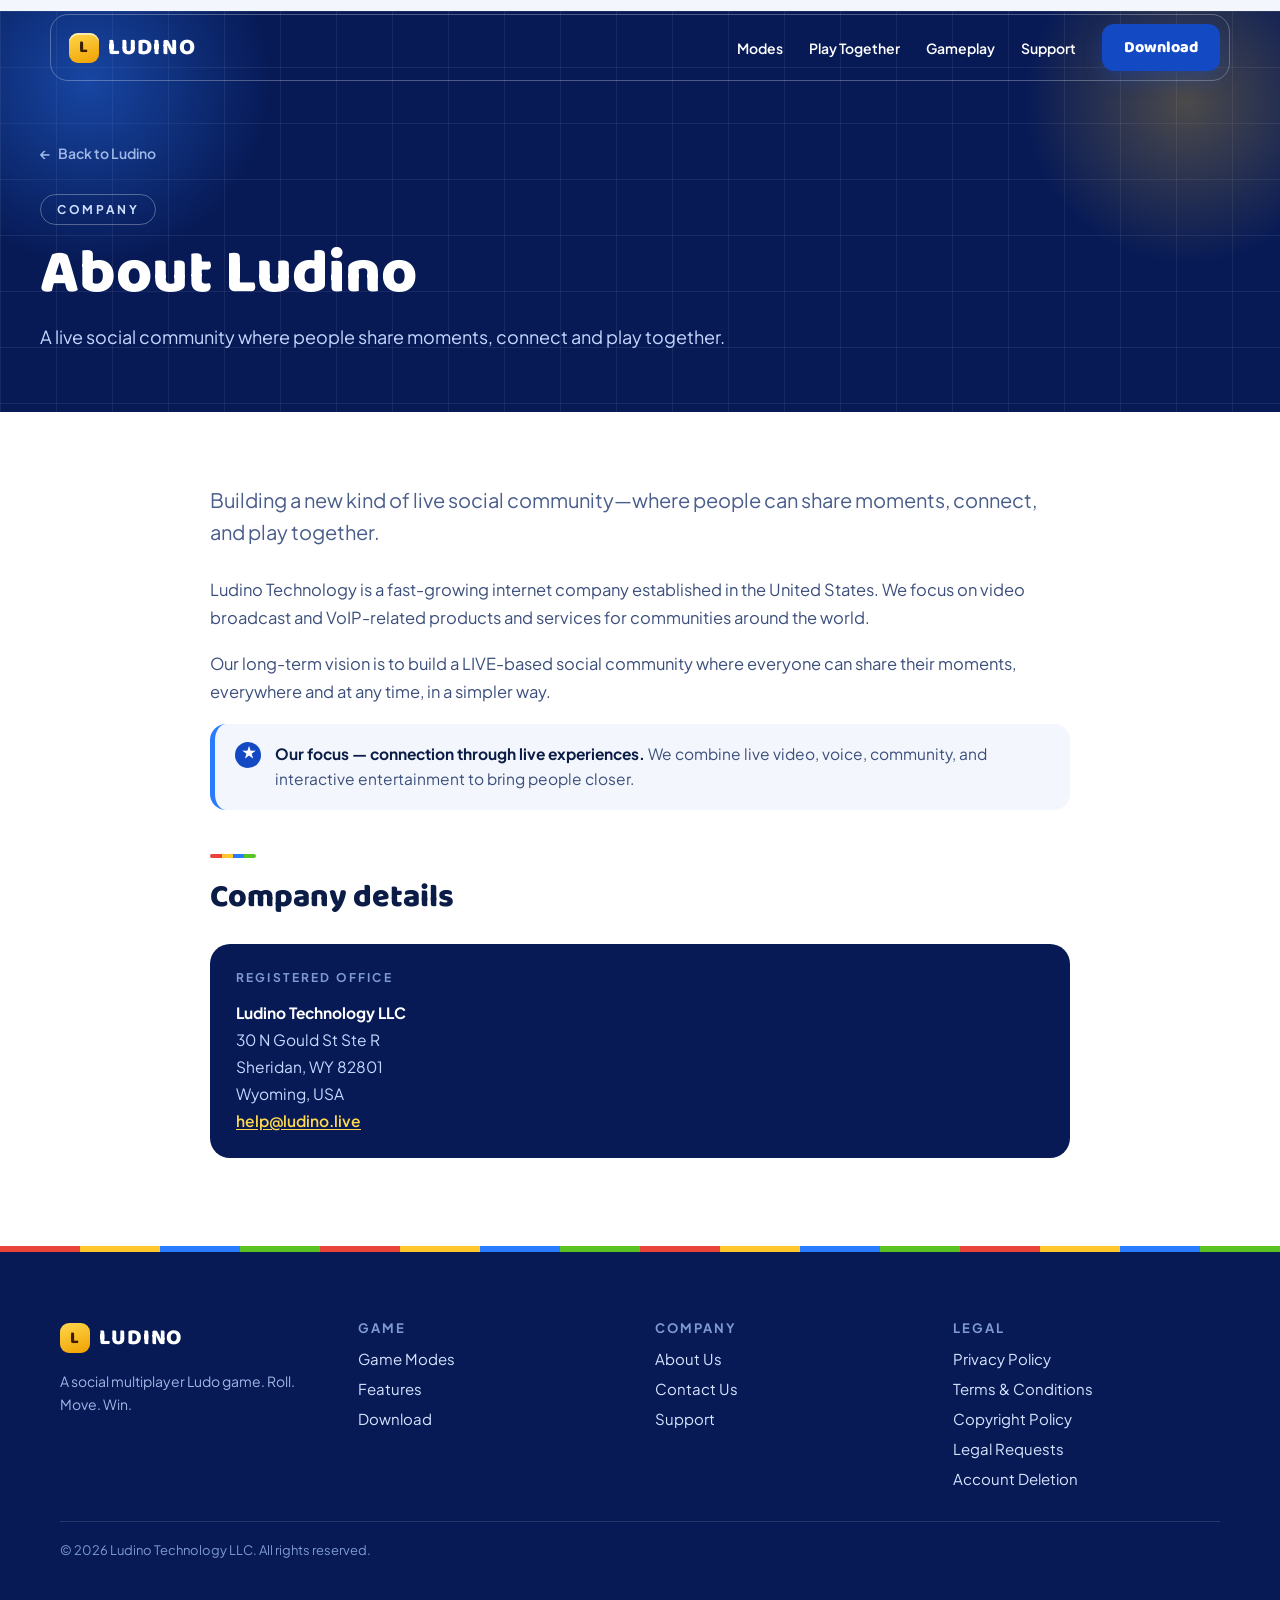
==== about.html @ 58ddb5bd "Ludino marketing website Static site built from the "Ludino Landing v3" design canvas, plus the lega" ====
<!DOCTYPE html>
<html lang="en">
<head>
<meta charset="utf-8" />
<meta name="viewport" content="width=device-width, initial-scale=1" />

<title>About Us | Ludino</title>
<meta name="description" content="Ludino Technology LLC builds live social experiences that bring people together." />
<meta name="theme-color" content="#071A56" />
<link rel="canonical" href="https://usamayousaf516.github.io/ludino-website/about.html" />

<meta property="og:type" content="website" />
<meta property="og:url" content="https://usamayousaf516.github.io/ludino-website/about.html" />
<meta property="og:site_name" content="Ludino" />
<meta property="og:title" content="About Us | Ludino" />
<meta property="og:description" content="Ludino Technology LLC builds live social experiences that bring people together." />
<meta property="og:image" content="https://usamayousaf516.github.io/ludino-website/img/og-cover.png" />
<meta name="twitter:card" content="summary_large_image" />
<meta name="twitter:image" content="https://usamayousaf516.github.io/ludino-website/img/og-cover.png" />

<link rel="icon" href="img/favicon.svg" type="image/svg+xml" />
<link rel="apple-touch-icon" href="img/apple-touch-icon.png" />

<link rel="preconnect" href="https://fonts.googleapis.com" />
<link rel="preconnect" href="https://fonts.gstatic.com" crossorigin />
<link href="https://fonts.googleapis.com/css2?family=Baloo+2:wght@600;700;800&family=Plus+Jakarta+Sans:wght@400;500;600;700;800&display=swap" rel="stylesheet" />

<link rel="stylesheet" href="assets/css/styles.css" />
<link rel="stylesheet" href="assets/css/pages.css" />
</head>
<body class="doc-page">

<a class="skip-link" href="#main">Skip to content</a>

<div class="page">

  <header class="site-header">
    <div class="nav-shell">
      <a class="brand" href="index.html">
        <span class="brand__mark" aria-hidden="true">L</span>LUDINO
      </a>

      <button class="nav-toggle" type="button"
              aria-expanded="false" aria-controls="primary-nav" aria-label="Menu">
        <span class="nav-toggle__bar" aria-hidden="true"></span>
        <span class="nav-toggle__bar" aria-hidden="true"></span>
        <span class="nav-toggle__bar" aria-hidden="true"></span>
      </button>

      <nav class="nav" id="primary-nav" aria-label="Primary">
        <a href="index.html#modes">Modes</a>
        <a href="index.html#together">Play Together</a>
        <a href="index.html#gameplay">Gameplay</a>
        <a href="contact.html">Support</a>
      </nav>

      <a class="nav-cta" href="index.html#download">Download</a>
    </div>
  </header>

  <main id="main">

    <section class="page-hero">
      <div class="grid-overlay" aria-hidden="true"></div>
      <div class="blob page-hero__blob--1" aria-hidden="true"></div>
      <div class="blob page-hero__blob--2" aria-hidden="true"></div>

      <div class="page-hero__inner">
        <a class="crumb" href="index.html">Back to Ludino</a>
        <p class="eyebrow">Company</p>
        <h1>About Ludino</h1>
        <p class="page-hero__lede">A live social community where people share moments, connect and play together.</p>
      </div>
    </section>

    <section class="doc">
      <div class="doc__inner">
        <div class="doc__body">
          <p class="lead">Building a new kind of live social community&mdash;where people can share moments, connect, and play together.</p>

          <p>Ludino Technology is a fast-growing internet company established in the United States. We focus on video broadcast and VoIP-related products and services for communities around the world.</p>
          <p>Our long-term vision is to build a LIVE-based social community where everyone can share their moments, everywhere and at any time, in a simpler way.</p>

          <div class="callout">
            <div class="callout__icon" aria-hidden="true">&#9733;</div>
            <p><strong>Our focus &mdash; connection through live experiences.</strong> We combine live video, voice, community, and interactive entertainment to bring people closer.</p>
          </div>

          <h2>Company details</h2>
          <div class="address-card">
            <p class="mini-label">Registered office</p>
            <address>
              <strong>Ludino Technology LLC</strong><br />
              30 N Gould St Ste R<br />
              Sheridan, WY 82801<br />
              Wyoming, USA<br />
              <a href="mailto:help@ludino.live">help@ludino.live</a>
            </address>
          </div>
        </div>
      </div>
    </section>

  </main>

  <footer class="site-footer" id="support">
    <div class="footer__rule" aria-hidden="true"></div>

    <div class="footer__inner">
      <div class="footer__cols">

        <div>
          <div class="footer__brand">
            <span class="brand__mark" aria-hidden="true">L</span>LUDINO
          </div>
          <p class="footer__tagline">A social multiplayer Ludo game. Roll. Move. Win.</p>
        </div>

        <div>
          <h3>Game</h3>
          <ul>
            <li><a href="index.html#modes">Game Modes</a></li>
            <li><a href="index.html#together">Features</a></li>
            <li><a href="index.html#download">Download</a></li>
          </ul>
        </div>

        <div>
          <h3>Company</h3>
          <ul>
            <li><a href="about.html">About Us</a></li>
            <li><a href="contact.html">Contact Us</a></li>
            <li><a href="contact.html">Support</a></li>
          </ul>
        </div>

        <div>
          <h3>Legal</h3>
          <ul>
            <li><a href="privacy-policy.html">Privacy Policy</a></li>
            <li><a href="terms.html">Terms &amp; Conditions</a></li>
            <li><a href="copyright.html">Copyright Policy</a></li>
            <li><a href="legal-requests.html">Legal Requests</a></li>
            <li><a href="account-deletion.html">Account Deletion</a></li>
          </ul>
        </div>

      </div>

      <div class="footer__base">
        <p>&copy; <span data-year>2026</span> Ludino Technology LLC. All rights reserved.</p>
      </div>
    </div>
  </footer>

</div>

<script src="assets/js/main.js" defer></script>
</body>
</html>
---- assets/css/styles.css ----
/* ==========================================================================
   Ludino — landing page
   Compiled from the "Ludino Landing v3" design canvas.
   --------------------------------------------------------------------------
   1.  Tokens
   2.  Base
   3.  Reveal + motion
   4.  Header / navigation
   5.  Hero
   6.  Modes
   7.  Play together
   8.  Journey
   9.  Screens strip
   10. Download CTA
   11. Closer
   12. Footer
   13. Responsive
   ========================================================================== */

/* 1. Tokens ============================================================== */

:root {
  /* Surfaces */
  --bg:            #F3F6FC;
  --bg-white:      #FFFFFF;
  --navy:          #071A56;
  --navy-deep:     #040F36;
  --ink:           #0B1C46;

  /* Text */
  --text-body:     #3C4F7C;
  --text-muted:    #4A5E8C;
  --on-navy:       #C6D8FF;
  --on-navy-soft:  #9FB8E8;
  --on-navy-dim:   #7E9AD0;
  --on-navy-faint: #5C77AE;
  --on-navy-pale:  #CFE0FF;
  --footer-link:   #D6E4FF;

  /* Brand */
  --blue:          #1449C4;
  --blue-dark:     #0B2B84;
  --blue-bright:   #1E6BFF;
  --blue-accent:   #2B7BFF;
  --yellow:        #FFC72C;
  --yellow-light:  #FFD84D;
  --amber:         #F0A000;
  --amber-dark:    #E09A00;
  --red:           #E8443A;
  --red-dark:      #C9241A;
  --red-light:     #FF6A60;
  --green:         #58C322;
  --green-light:   #8FE234;
  --green-dark:    #4FA80D;

  /* Type */
  --font-display: "Baloo 2", "Trebuchet MS", cursive;
  --font-body:    "Plus Jakarta Sans", system-ui, -apple-system, "Segoe UI", sans-serif;
  --font-mono:    ui-monospace, SFMono-Regular, Menlo, Consolas, monospace;

  /* Rhythm */
  --gutter:       clamp(16px, 4vw, 40px);
  --section-pad:  clamp(48px, 8vw, 96px);
  --maxw:         1240px;

  /* Header state — flipped by .is-scrolled on <body> */
  --nav-ink:      #FFFFFF;
  --nav-border:   rgba(255, 255, 255, .28);
  --nav-bg-op:    0;
}

body.is-scrolled {
  --nav-ink:    #0B1C46;
  --nav-border: rgba(11, 28, 70, .1);
  --nav-bg-op:  1;
}

/* 2. Base ================================================================ */

*, *::before, *::after { box-sizing: border-box; }

html {
  scroll-behavior: smooth;
  /* keep anchored sections clear of the sticky header */
  scroll-padding-top: 92px;
}

body {
  margin: 0;
  background: var(--bg);
  color: var(--ink);
  font-family: var(--font-body);
  -webkit-font-smoothing: antialiased;
  -moz-osx-font-smoothing: grayscale;
  overflow-x: hidden;
}

a { color: var(--blue); text-decoration: none; }
a:hover { color: var(--blue-dark); }

img { max-width: 100%; }

h1, h2, h3 { font-family: var(--font-display); font-weight: 800; }

*:focus-visible {
  outline: 3px solid var(--amber);
  outline-offset: 3px;
  border-radius: 6px;
}

.skip-link {
  position: absolute;
  left: 50%;
  top: 0;
  transform: translate(-50%, -120%);
  z-index: 200;
  padding: 12px 22px;
  border-radius: 0 0 12px 12px;
  background: var(--ink);
  color: #fff;
  font-weight: 700;
  font-size: 15px;
  transition: transform .2s ease;
}
.skip-link:focus-visible { transform: translate(-50%, 0); color: #fff; }

.page { position: relative; overflow: hidden; background: var(--bg); }

.shell { max-width: var(--maxw); margin: 0 auto; }

.section { padding: var(--section-pad) var(--gutter); }
.section--light { background: var(--bg); }
.section--white { background: var(--bg-white); }
.section--navy  { background: var(--navy); }

.section-title {
  margin: 0;
  font-size: clamp(30px, 4.6vw, 54px);
  line-height: 1;
  color: var(--ink);
}
.section--navy .section-title { color: #fff; }

.store-note {
  margin: 12px 0 0;
  font-family: var(--font-mono);
  font-size: 12px;
  color: var(--on-navy-soft);
}
.store-note--on-blue { color: #C3D6FF; }
body.hide-store-note .store-note { display: none; }

/* Decorative layers */
.grid-overlay {
  position: absolute;
  inset: 0;
  background-image:
    linear-gradient(rgba(255, 255, 255, .07) 1px, transparent 1px),
    linear-gradient(90deg, rgba(255, 255, 255, .07) 1px, transparent 1px);
  background-size: 56px 56px;
  pointer-events: none;
}
.blob { position: absolute; pointer-events: none; border-radius: 50%; }

/* 3. Reveal + motion ===================================================== */

@keyframes bob {
  0%, 100% { transform: translateY(0) rotate(var(--r, 0deg)); }
  50%      { transform: translateY(-15px) rotate(var(--r, 0deg)); }
}
@keyframes rise {
  from { opacity: 0; transform: translateY(26px); }
  to   { opacity: 1; transform: none; }
}

.bob { animation: bob 7s ease-in-out infinite; }

/* JS adds .reveal-ready once the observer is wired, so no-JS shows content */
.reveal-ready [data-reveal] { opacity: 0; transform: translateY(22px); }
.reveal-ready [data-reveal].is-visible {
  opacity: 1;
  transform: none;
  transition: opacity .6s ease, transform .6s ease;
}

@media (prefers-reduced-motion: reduce) {
  html { scroll-behavior: auto; }
  *, *::before, *::after {
    animation: none !important;
    transition: none !important;
  }
  .reveal-ready [data-reveal] { opacity: 1; transform: none; }
}

/* 4. Header / navigation ================================================= */

.site-header {
  position: sticky;
  top: 0;
  z-index: 70;
  display: flex;
  justify-content: center;
  padding: 14px clamp(12px, 3vw, 28px);
}

.nav-shell {
  position: relative;
  display: flex;
  align-items: center;
  gap: 14px;
  width: 100%;
  max-width: 1180px;
  padding: 9px 9px 9px 18px;
  border-radius: 18px;
  border: 1px solid var(--nav-border);
  transition: border-color .3s ease;
}
.nav-shell::before {
  content: "";
  position: absolute;
  inset: 0;
  border-radius: inherit;
  background: var(--bg-white);
  box-shadow: 0 10px 30px rgba(11, 28, 70, .12);
  opacity: var(--nav-bg-op);
  transition: opacity .3s ease;
}

.brand {
  position: relative;
  display: flex;
  align-items: center;
  gap: 9px;
  flex-shrink: 0;
  font-family: var(--font-display);
  font-weight: 800;
  font-size: 23px;
  letter-spacing: .05em;
  color: var(--nav-ink);
  transition: color .3s ease;
}
.brand:hover { color: var(--nav-ink); }

.brand__mark {
  width: 30px;
  height: 30px;
  border-radius: 9px;
  background: linear-gradient(160deg, var(--yellow-light), var(--amber));
  display: grid;
  place-items: center;
  color: #3A2000;
  font-size: 17px;
  box-shadow: inset 0 2px 0 rgba(255, 255, 255, .6);
}

.nav {
  position: relative;
  display: flex;
  gap: 2px;
  margin-left: auto;
}
.nav a {
  padding: 8px 12px;
  border-radius: 10px;
  font-size: 14px;
  font-weight: 600;
  color: var(--nav-ink);
  transition: background .2s ease, color .3s ease;
}
.nav a:hover { background: rgba(20, 73, 196, .1); color: var(--nav-ink); }

.nav-cta {
  position: relative;
  flex-shrink: 0;
  padding: 11px 22px;
  border-radius: 12px;
  background: var(--blue);
  color: #fff;
  font-family: var(--font-display);
  font-weight: 800;
  font-size: 16px;
  box-shadow: 0 8px 20px rgba(20, 73, 196, .32);
  transition: transform .15s ease, background .15s ease;
}
.nav-cta:hover { transform: translateY(-2px); background: var(--blue-dark); color: #fff; }

/* Hamburger — hidden until the breakpoint in §13 */
.nav-toggle {
  position: relative;
  display: none;
  width: 44px;
  height: 44px;
  margin-left: auto;
  padding: 0;
  border: 1px solid var(--nav-border);
  border-radius: 12px;
  background: transparent;
  cursor: pointer;
  transition: border-color .3s ease, background .2s ease;
}
.nav-toggle:hover { background: rgba(20, 73, 196, .1); }
.nav-toggle__bar {
  position: absolute;
  left: 50%;
  width: 20px;
  height: 2px;
  border-radius: 2px;
  background: var(--nav-ink);
  transition: transform .25s ease, opacity .2s ease, background .3s ease;
}
.nav-toggle__bar:nth-child(1) { top: 15px; transform: translateX(-50%); }
.nav-toggle__bar:nth-child(2) { top: 21px; transform: translateX(-50%); }
.nav-toggle__bar:nth-child(3) { top: 27px; transform: translateX(-50%); }
.nav-toggle[aria-expanded="true"] .nav-toggle__bar:nth-child(1) {
  transform: translateX(-50%) translateY(6px) rotate(45deg);
}
.nav-toggle[aria-expanded="true"] .nav-toggle__bar:nth-child(2) { opacity: 0; }
.nav-toggle[aria-expanded="true"] .nav-toggle__bar:nth-child(3) {
  transform: translateX(-50%) translateY(-6px) rotate(-45deg);
}

/* 5. Hero ================================================================ */

.hero {
  position: relative;
  margin: -84px 0 0;
  padding: 120px var(--gutter) clamp(40px, 6vw, 72px);
  background: var(--navy);
  text-align: center;
  overflow: hidden;
}
.hero__blob--1 { left: -6%;  top: -8%;   width: 340px; height: 340px; background: radial-gradient(circle, rgba(232, 68, 58, .40), transparent 68%); }
.hero__blob--2 { right: -6%; top: 4%;    width: 340px; height: 340px; background: radial-gradient(circle, rgba(255, 199, 44, .35), transparent 68%); }
.hero__blob--3 { left: 12%;  bottom: -10%; width: 420px; height: 420px; background: radial-gradient(circle, rgba(43, 123, 255, .50), transparent 68%); }
.hero__blob--4 { right: 10%; bottom: -12%; width: 380px; height: 380px; background: radial-gradient(circle, rgba(88, 195, 34, .30), transparent 68%); }

.hero__copy {
  position: relative;
  max-width: 940px;
  margin: 0 auto;
  animation: rise .7s ease both;
}

.eyebrow {
  display: inline-block;
  padding: 7px 16px;
  border-radius: 999px;
  border: 1px solid rgba(255, 255, 255, .3);
  color: var(--on-navy-pale);
  font-size: 12px;
  font-weight: 700;
  letter-spacing: .22em;
  text-transform: uppercase;
}

.hero__title {
  margin: 22px 0 0;
  font-size: clamp(44px, 8.6vw, 108px);
  line-height: .9;
  color: #fff;
  /* Shadow is sized in em so it stays 8px at the 108px design size and does
     not bleed into the next line once the type scales down. */
  text-shadow: 0 .074em 0 rgba(4, 12, 42, .45);
}
.hero__title em { font-style: normal; color: var(--yellow); }

/* Keep the yellow half of the headline on one line once there is room for it. */
@media (min-width: 620px) {
  .hero__title em { white-space: nowrap; }
}

.hero__lede {
  margin: 20px auto 0;
  max-width: 34em;
  font-size: clamp(16px, 1.6vw, 19px);
  line-height: 1.6;
  color: var(--on-navy);
}

.btn-row {
  display: flex;
  flex-wrap: wrap;
  gap: 12px;
  justify-content: center;
  margin-top: 28px;
}

/* Buttons */
.btn {
  display: inline-block;
  padding: 15px 26px;
  border-radius: 14px;
  font-family: var(--font-display);
  font-weight: 800;
  font-size: 18px;
  transition: transform .15s ease, background .15s ease;
}
.btn:hover { transform: translateY(-3px); }

.btn--green {
  background: linear-gradient(180deg, var(--green-light), var(--green-dark));
  color: #0D2B00;
  box-shadow: 0 14px 30px rgba(79, 168, 13, .4), inset 0 2px 0 rgba(255, 255, 255, .5);
}
.btn--green:hover { color: #0D2B00; }

.btn--ghost {
  background: rgba(255, 255, 255, .1);
  border: 1px solid rgba(180, 215, 255, .45);
  color: #fff;
}
.btn--ghost:hover { background: rgba(255, 255, 255, .18); color: #fff; }

.btn--yellow {
  background: var(--yellow-light);
  color: #2A1700;
  box-shadow: 0 14px 30px rgba(0, 0, 0, .2);
}
.btn--yellow:hover { color: #2A1700; }

.btn--outline {
  background: rgba(255, 255, 255, .14);
  border: 2px solid rgba(255, 255, 255, .7);
  color: #fff;
}
.btn--outline:hover { color: #fff; }

.btn--lg { padding: 15px 32px; font-size: 19px; }

/* Hero phone cluster */
.hero__stage {
  position: relative;
  margin-top: clamp(28px, 5vw, 52px);
  margin-bottom: calc(-1 * clamp(40px, 6vw, 72px));
  display: flex;
  justify-content: center;
  align-items: flex-end;
}

/* Screenshots in img/ are pre-trimmed of the device status bar and system
   navigation bar, so they sit flush in these frames with no offset. */
.phone { background: var(--navy-deep); overflow: hidden; }
.phone img { width: 100%; height: auto; display: block; }

.phone--side {
  width: clamp(90px, 13vw, 160px);
  border-radius: 20px;
  border: 5px solid var(--navy-deep);
  box-shadow: 0 24px 46px rgba(2, 8, 30, .6);
}
.phone--side .phone__screen { aspect-ratio: 9 / 15; overflow: hidden; }
.phone--left  { transform: rotate(-8deg) translateY(-22px); margin-right: -18px; }
.phone--right { transform: rotate(8deg)  translateY(-22px); margin-left: -18px; }

.phone--main {
  position: relative;
  z-index: 2;
  width: clamp(150px, 24vw, 250px);
  border-radius: 30px 30px 0 0;
  border: 7px solid var(--navy-deep);
  border-bottom: 0;
  box-shadow: 0 -10px 60px rgba(43, 123, 255, .4);
}
.phone--main .phone__screen { height: clamp(240px, 36vw, 400px); overflow: hidden; }

/* Floating props */
.prop { position: absolute; }
.prop--dice { left: 6%; bottom: 34%; --r: -14deg; animation: bob 7s ease-in-out infinite; }
.prop--tokens {
  right: 7%;
  bottom: 46%;
  display: flex;
  gap: 9px;
  animation: bob 9s .8s ease-in-out infinite;
}

/* Dice and tokens are the app's own art. drop-shadow (not box-shadow) so the
   shadow follows the alpha silhouette rather than a rectangle. */
.die {
  width: clamp(46px, 6vw, 72px);
  height: auto;
  display: block;
  filter: drop-shadow(0 14px 22px rgba(2, 8, 30, .55));
}
.die--sm {
  width: clamp(44px, 6vw, 64px);
  filter: drop-shadow(0 12px 20px rgba(2, 8, 30, .45));
}

.token {
  width: clamp(22px, 2.4vw, 30px);
  height: auto;
  display: block;
  filter: drop-shadow(0 7px 12px rgba(2, 8, 30, .55));
}

/* 6. Modes =============================================================== */

.modes__head {
  display: flex;
  flex-wrap: wrap;
  gap: 16px;
  align-items: flex-end;
  justify-content: space-between;
}
.modes__head h2 { margin: 0; font-size: clamp(32px, 5vw, 58px); line-height: 1; color: var(--ink); }
.modes__head p  { margin: 0; max-width: 30em; color: var(--text-muted); font-size: 16px; line-height: 1.6; }

.modes__grid {
  display: grid;
  grid-template-columns: repeat(auto-fit, minmax(260px, 1fr));
  gap: 20px;
  margin-top: 34px;
}

.mode-card {
  position: relative;
  border-radius: 26px;
  overflow: hidden;
  background: var(--bg-white);
  box-shadow: 0 18px 40px rgba(11, 28, 70, .12);
  border: 1px solid rgba(11, 28, 70, .08);
  display: flex;
  flex-direction: column;
  transition: transform .25s ease, box-shadow .25s ease;
}
.mode-card:hover {
  transform: translateY(-8px);
  box-shadow: 0 28px 56px rgba(11, 28, 70, .18);
}

.mode-card__top { padding: 24px 24px 20px; color: var(--mode-ink, #fff); background: var(--mode-bg); }
.mode-card--classic { --mode-bg: linear-gradient(140deg, #1E6BFF, #0B2B84); --mode-ink: #fff; }
.mode-card--master  { --mode-bg: linear-gradient(140deg, #8B3BF5, #3D1188); --mode-ink: #fff; }
.mode-card--blitz   { --mode-bg: linear-gradient(140deg, #FFD84D, #E09A00); --mode-ink: #2A1700; }

.mode-card__num {
  display: block;
  font-family: var(--font-display);
  font-weight: 800;
  font-size: 44px;
  line-height: .8;
  opacity: .45;
}
.mode-card__title { margin: 10px 0 6px; font-size: 34px; line-height: 1; color: var(--mode-ink); }
.mode-card__badge {
  margin: 0;
  font-size: 13px;
  font-weight: 700;
  letter-spacing: .14em;
  text-transform: uppercase;
  opacity: .85;
}
.mode-card__body { padding: 22px 24px 0; flex: 1 1 auto; }
.mode-card__body p { margin: 0; color: var(--text-body); font-size: 15.5px; line-height: 1.6; }

.mode-card__shot {
  margin: 20px 24px 0;
  border-radius: 18px 18px 0 0;
  border: 6px solid var(--ink);
  border-bottom: 0;
  background: var(--ink);
  overflow: hidden;
}
.mode-card__shot div { height: 150px; overflow: hidden; }
/* This window is short and wide, so cover-crop to the middle of the screenshot —
   anchoring to the top would show only the app's currency bar. */
.mode-card__shot img { width: 100%; height: 100%; display: block; object-fit: cover; }

/* 7. Play together ======================================================= */

.social {
  border-top: 1px solid rgba(11, 28, 70, .07);
  border-bottom: 1px solid rgba(11, 28, 70, .07);
}
.social__grid {
  max-width: var(--maxw);
  margin: 0 auto;
  display: grid;
  grid-template-columns: repeat(auto-fit, minmax(260px, 1fr));
  gap: 18px;
  align-items: stretch;
}
.social__copy {
  display: flex;
  flex-direction: column;
  justify-content: center;
  padding: 8px;
}
.social__copy h2 { margin: 0; font-size: clamp(32px, 4.6vw, 54px); line-height: 1; color: var(--ink); }
.social__copy p  { margin: 16px 0 0; color: var(--text-muted); font-size: 17px; line-height: 1.6; max-width: 28em; }

.social__phone { position: relative; display: grid; place-items: center; padding: 10px; }
.social__halo {
  position: absolute;
  width: min(100%, 300px);
  aspect-ratio: 1;
  border-radius: 50%;
  background: radial-gradient(circle, rgba(20, 73, 196, .16), transparent 70%);
}
.phone--social {
  position: relative;
  width: min(86%, 220px);
  border-radius: 28px;
  border: 7px solid var(--ink);
  background: var(--ink);
  box-shadow: 0 26px 54px rgba(11, 28, 70, .3);
}
.phone--social .phone__screen { aspect-ratio: 9 / 18.2; overflow: hidden; }

.social__rows { display: grid; gap: 14px; align-content: center; }
.social-row {
  display: flex;
  gap: 14px;
  align-items: flex-start;
  padding: 16px 18px;
  border-radius: 16px;
  background: var(--bg);
  border-left: 5px solid var(--dot, var(--blue));
  transition: transform .2s ease;
}
.social-row:hover { transform: translateX(4px); }
.social-row p { margin: 0; color: var(--text-body); font-size: 15px; line-height: 1.5; }
.social-row strong { color: var(--ink); }

/* 8. Journey ============================================================= */

.journey { position: relative; margin-top: 38px; }
.journey__line {
  position: absolute;
  left: 0;
  right: 0;
  top: 33px;
  height: 4px;
  background: repeating-linear-gradient(90deg, rgba(11, 28, 70, .22) 0 10px, transparent 10px 20px);
}
.journey__grid {
  position: relative;
  display: grid;
  grid-template-columns: repeat(auto-fit, minmax(140px, 1fr));
  gap: 20px;
}
.step { display: flex; flex-direction: column; gap: 10px; align-items: flex-start; }
.step__pip {
  width: 66px;
  height: 66px;
  border-radius: 20px;
  display: grid;
  place-items: center;
  font-family: var(--font-display);
  font-weight: 800;
  font-size: 28px;
  box-shadow: 0 12px 24px rgba(11, 28, 70, .2), inset 0 3px 0 rgba(255, 255, 255, .45);
  background: var(--pip-bg);
  color: var(--pip-ink);
}
/* WIN uses an inline crown instead of a glyph — Baloo 2 has no crown character,
   and a chess-king fallback renders thin next to the other marks. */
.step__pip svg { width: 30px; height: 30px; display: block; }
.step--roll    { --pip-bg: linear-gradient(160deg, #fff, #D6E0F2);    --pip-ink: #12204A; }
.step--move    { --pip-bg: linear-gradient(160deg, #7BE356, #2F8C1B); --pip-ink: #0D2B00; }
.step--safe    { --pip-bg: linear-gradient(160deg, #2B9BFF, #0B4FB8); --pip-ink: #fff; }
.step--capture { --pip-bg: linear-gradient(160deg, #FF6A60, #C9241A); --pip-ink: #fff; }
.step--race    { --pip-bg: linear-gradient(160deg, #FFD84D, #E09A00); --pip-ink: #3A2000; }
.step--win     { --pip-bg: linear-gradient(160deg, #C9A6FF, #6A24C4); --pip-ink: #fff; }

.step h3 { margin: 0; font-size: 21px; letter-spacing: .06em; color: var(--ink); }
.step p  { margin: 0; color: var(--text-muted); font-size: 14px; line-height: 1.55; }

/* 9. Screens strip ======================================================= */

.shots { padding: var(--section-pad) 0; overflow: hidden; }
.shots__head { max-width: var(--maxw); margin: 0 auto; padding: 0 var(--gutter); }
.shots__head p { margin: 12px 0 0; color: var(--on-navy-soft); font-size: 15px; }

.shots__strip {
  margin-top: 32px;
  overflow-x: auto;
  scroll-snap-type: x mandatory;
  padding: 6px var(--gutter) 24px;
  scrollbar-width: thin;
  scrollbar-color: rgba(255, 255, 255, .28) transparent;
}
.shots__strip::-webkit-scrollbar { height: 8px; }
.shots__strip::-webkit-scrollbar-track { background: rgba(255, 255, 255, .07); border-radius: 99px; }
.shots__strip::-webkit-scrollbar-thumb { background: rgba(255, 255, 255, .28); border-radius: 99px; }
.shots__strip::-webkit-scrollbar-thumb:hover { background: rgba(255, 255, 255, .45); }

.shots__track {
  display: flex;
  gap: clamp(14px, 2vw, 24px);
  width: max-content;
}

.shot { margin: 0; scroll-snap-align: center; width: clamp(170px, 22vw, 220px); }
.shot__frame {
  border-radius: 26px;
  border: 6px solid var(--navy-deep);
  background: var(--navy-deep);
  box-shadow: 0 24px 48px rgba(2, 8, 30, .55);
  overflow: hidden;
  transition: transform .25s ease;
}
.shot__frame:hover { transform: translateY(-10px); }
.shot__frame div { aspect-ratio: 9 / 18.2; overflow: hidden; }
.shot__frame img { width: 100%; height: auto; display: block; }
.shot figcaption {
  margin-top: 12px;
  text-align: center;
  font-family: var(--font-display);
  font-weight: 700;
  font-size: 16px;
  color: var(--on-navy-pale);
}

/* 10. Download CTA ======================================================= */

.cta { position: relative; background: var(--bg-white); padding: var(--section-pad) var(--gutter); }
.cta__panel {
  max-width: var(--maxw);
  margin: 0 auto;
  position: relative;
  border-radius: 34px;
  overflow: hidden;
  background: linear-gradient(120deg, var(--blue-dark), var(--blue-bright));
  box-shadow: 0 30px 70px rgba(11, 28, 70, .3);
}
.cta__panel .grid-overlay {
  background-image:
    linear-gradient(rgba(255, 255, 255, .08) 1px, transparent 1px),
    linear-gradient(90deg, rgba(255, 255, 255, .08) 1px, transparent 1px);
  background-size: 52px 52px;
}
.cta__inner {
  position: relative;
  display: flex;
  flex-wrap: wrap;
  gap: clamp(24px, 4vw, 48px);
  align-items: center;
  padding: clamp(28px, 5vw, 60px);
}
.cta__copy { flex: 1 1 340px; min-width: min(100%, 280px); }
.cta__copy h2 { margin: 0; font-size: clamp(34px, 5.6vw, 66px); line-height: .98; color: #fff; }
.cta__copy > p { margin: 18px 0 0; max-width: 28em; font-size: 18px; line-height: 1.6; color: #DCE8FF; }
.cta__copy .btn-row { justify-content: flex-start; margin-top: 26px; }

.cta__art { flex: 0 1 300px; min-width: min(100%, 220px); position: relative; display: grid; place-items: center; }
.phone--cta {
  width: min(74%, 210px);
  transform: rotate(-4deg);
  border-radius: 28px;
  border: 7px solid var(--navy-deep);
  box-shadow: 0 30px 60px rgba(2, 8, 30, .5);
}
.phone--cta .phone__screen { aspect-ratio: 9 / 16; overflow: hidden; }
.prop--cta-die { right: 2%; bottom: 0; --r: 12deg; animation: bob 8s ease-in-out infinite; }

/* 11. Closer ============================================================= */

.closer {
  background: var(--bg-white);
  padding: 0 var(--gutter) clamp(48px, 7vw, 90px);
  text-align: center;
}
.closer__inner { max-width: 620px; margin: 0 auto; display: grid; place-items: center; gap: 18px; }
.closer__token {
  width: clamp(72px, 10vw, 100px);
  height: auto;
  display: block;
  filter: drop-shadow(0 22px 30px rgba(201, 36, 26, .35));
  animation: bob 6s ease-in-out infinite;
}
.closer h2 { margin: 0; font-size: clamp(32px, 5vw, 58px); line-height: 1; color: var(--ink); }
.closer p  { margin: 0; color: var(--text-muted); font-size: 18px; }

/* 12. Footer ============================================================= */

.site-footer { background: var(--navy); }
.footer__rule {
  height: 6px;
  background: repeating-linear-gradient(90deg,
    var(--red) 0 25%, var(--yellow) 0 50%, var(--blue-accent) 0 75%, var(--green) 0 100%);
  background-size: 320px 100%;
}
.footer__inner {
  max-width: var(--maxw);
  margin: 0 auto;
  padding: clamp(38px, 6vw, 68px) var(--gutter);
}
.footer__cols {
  display: grid;
  grid-template-columns: repeat(auto-fit, minmax(190px, 1fr));
  gap: 30px;
}
.footer__brand {
  display: flex;
  align-items: center;
  gap: 9px;
  font-family: var(--font-display);
  font-weight: 800;
  font-size: 22px;
  color: #fff;
  letter-spacing: .04em;
}
.footer__brand .brand__mark { box-shadow: none; }
.footer__tagline { margin: 14px 0 0; color: #9FB6E4; font-size: 14px; line-height: 1.6; max-width: 24em; }

.footer__cols h3 {
  margin: 0 0 12px;
  font-family: var(--font-body);
  font-size: 13px;
  font-weight: 700;
  letter-spacing: .16em;
  text-transform: uppercase;
  color: var(--on-navy-dim);
}
.footer__cols ul { margin: 0; padding: 0; list-style: none; display: grid; gap: 9px; }
.footer__cols a { color: var(--footer-link); font-size: 15px; }
.footer__cols a:hover { color: #fff; }

.footer__base {
  display: flex;
  flex-wrap: wrap;
  gap: 12px;
  justify-content: space-between;
  margin-top: 32px;
  padding-top: 20px;
  border-top: 1px solid rgba(255, 255, 255, .12);
}
.footer__base p { margin: 0; color: var(--on-navy-dim); font-size: 13px; }
.footer__note { font-family: var(--font-mono); font-size: 12px; color: var(--on-navy-faint) !important; }

/* 13. Responsive ========================================================= */

/* Collapse the inline nav into a drop panel while the row is still roomy. */
@media (max-width: 880px) {
  .nav-toggle { display: block; }

  .nav {
    position: absolute;
    top: calc(100% + 10px);
    left: 0;
    right: 0;
    flex-direction: column;
    gap: 4px;
    margin-left: 0;
    padding: 10px;
    border-radius: 16px;
    background: var(--bg-white);
    border: 1px solid rgba(11, 28, 70, .1);
    box-shadow: 0 18px 40px rgba(11, 28, 70, .2);
    opacity: 0;
    visibility: hidden;
    transform: translateY(-8px);
    transition: opacity .2s ease, transform .2s ease, visibility .2s;
  }
  .nav[data-open="true"] { opacity: 1; visibility: visible; transform: none; }
  .nav a { color: var(--ink); padding: 12px 14px; font-size: 15px; }
  .nav a:hover { color: var(--ink); }

  .nav-cta { order: 3; }
}

@media (max-width: 620px) {
  html { scroll-padding-top: 80px; }

  .nav-shell { padding: 8px 8px 8px 14px; gap: 10px; }
  .brand { font-size: 20px; }
  .nav-cta { padding: 10px 16px; font-size: 15px; }

  /* Side phones crowd the hero on small screens — lead with the main one. */
  .phone--side { display: none; }
  .phone--main { width: min(62vw, 250px); }
  .prop--dice { left: 2%; bottom: 28%; }
  .prop--tokens { right: 3%; bottom: 40%; }

  .modes__head { align-items: flex-start; }
  .journey__line { display: none; }
  .cta__copy .btn-row { justify-content: center; }
  .cta__copy { text-align: center; }
  .cta__copy > p { margin-inline: auto; }
}

@media (max-width: 400px) {
  .btn { padding: 14px 20px; font-size: 16px; }
  .footer__base { justify-content: flex-start; }
}
---- assets/css/pages.css ----
/* ==========================================================================
   Ludino — inner pages (legal, about, contact, account deletion)
   Loaded after styles.css, which supplies the tokens, header, buttons
   and footer. This file adds the document shell and the deletion form.
   --------------------------------------------------------------------------
   1.  Page shell
   2.  Page hero
   3.  Document typography
   4.  Document blocks
   5.  Card grids
   6.  Document switcher
   7.  Contact
   8.  Account deletion form
   9.  Responsive
   ========================================================================== */

/* 1. Page shell ========================================================== */

body.doc-page .page {
  display: flex;
  flex-direction: column;
  min-height: 100vh;
}
body.doc-page main { flex: 1 0 auto; }

/* 2. Page hero =========================================================== */

.page-hero {
  position: relative;
  margin: -84px 0 0;
  padding: 132px var(--gutter) clamp(36px, 5vw, 60px);
  background: var(--navy);
  overflow: hidden;
}
.page-hero__blob--1 {
  left: -8%; top: -30%; width: 380px; height: 380px;
  background: radial-gradient(circle, rgba(43, 123, 255, .45), transparent 68%);
}
.page-hero__blob--2 {
  right: -6%; top: -20%; width: 340px; height: 340px;
  background: radial-gradient(circle, rgba(255, 199, 44, .28), transparent 68%);
}

.page-hero__inner { position: relative; max-width: var(--maxw); margin: 0 auto; }

.page-hero .eyebrow { margin-bottom: 18px; }

.page-hero h1 {
  margin: 0;
  font-size: clamp(34px, 5.4vw, 62px);
  line-height: 1;
  color: #fff;
}

.page-hero__lede {
  margin: 18px 0 0;
  max-width: 46em;
  font-size: clamp(16px, 1.5vw, 18px);
  line-height: 1.6;
  color: var(--on-navy);
}

.page-hero__meta {
  display: inline-block;
  margin: 22px 0 0;
  padding: 7px 14px;
  border-radius: 999px;
  border: 1px solid rgba(255, 255, 255, .22);
  color: var(--on-navy-pale);
  font-size: 13px;
  font-weight: 600;
}

/* Breadcrumb back to the landing page — block-level so it keeps its own line */
.crumb {
  position: relative;
  display: flex;
  width: fit-content;
  align-items: center;
  gap: 7px;
  margin-bottom: 20px;
  font-size: 14px;
  font-weight: 600;
  color: var(--on-navy-soft);
}
.crumb:hover { color: #fff; }
.crumb::before { content: "←"; font-size: 15px; }

/* 3. Document typography ================================================= */

.doc {
  background: var(--bg-white);
  padding: clamp(40px, 6vw, 72px) var(--gutter) clamp(48px, 7vw, 88px);
}

.doc__inner { max-width: 860px; margin: 0 auto; }

.doc__body { color: var(--text-body); font-size: 16.5px; line-height: 1.7; }

.doc__body > p { margin: 0 0 18px; }

.doc__body .lead {
  font-size: clamp(17px, 1.7vw, 20px);
  line-height: 1.6;
  color: var(--text-muted);
  margin-bottom: 28px;
}

.doc__body h2 {
  margin: 44px 0 14px;
  font-size: clamp(24px, 3vw, 32px);
  line-height: 1.15;
  color: var(--ink);
}
.doc__body h2:first-child { margin-top: 0; }

.doc__body h3 {
  margin: 30px 0 10px;
  font-family: var(--font-body);
  font-weight: 700;
  font-size: 17px;
  letter-spacing: .01em;
  color: var(--ink);
}

.doc__body ul,
.doc__body ol { margin: 0 0 18px; padding-left: 22px; }
.doc__body li { margin-bottom: 9px; }
.doc__body li::marker { color: var(--blue); font-weight: 700; }

.doc__body a { font-weight: 600; text-decoration: underline; text-underline-offset: 2px; }

.doc__body strong { color: var(--ink); }

/* Rule between top-level sections */
.doc__body h2:not(:first-child)::before {
  content: "";
  display: block;
  width: 46px;
  height: 4px;
  margin-bottom: 22px;
  border-radius: 99px;
  background: repeating-linear-gradient(90deg,
    var(--red) 0 25%, var(--yellow) 0 50%, var(--blue-accent) 0 75%, var(--green) 0 100%);
}

/* 4. Document blocks ===================================================== */

.callout {
  display: flex;
  gap: 14px;
  align-items: flex-start;
  margin: 0 0 28px;
  padding: 18px 20px;
  border-radius: 16px;
  background: var(--bg);
  border-left: 5px solid var(--blue-accent);
}
.callout__icon {
  flex-shrink: 0;
  width: 26px;
  height: 26px;
  border-radius: 50%;
  background: var(--blue);
  color: #fff;
  display: grid;
  place-items: center;
  font-family: var(--font-display);
  font-weight: 800;
  font-size: 15px;
}
.callout p { margin: 0; font-size: 15.5px; line-height: 1.6; }

.address-card {
  margin: 28px 0 0;
  padding: 24px 26px;
  border-radius: 20px;
  background: var(--navy);
  color: var(--on-navy);
}
.address-card .mini-label {
  margin: 0 0 10px;
  font-size: 12px;
  font-weight: 700;
  letter-spacing: .18em;
  text-transform: uppercase;
  color: var(--on-navy-dim);
}
.address-card address { font-style: normal; line-height: 1.75; font-size: 15.5px; }
.address-card strong { color: #fff; }
.address-card a { color: var(--yellow-light); }
.address-card a:hover { color: #fff; }

.info-grid {
  display: grid;
  grid-template-columns: repeat(auto-fit, minmax(250px, 1fr));
  gap: 22px;
  margin: 0 0 22px;
}
.info-grid > div {
  padding: 20px 22px;
  border-radius: 18px;
  background: var(--bg);
  border: 1px solid rgba(11, 28, 70, .08);
}
.info-grid h3 { margin: 0 0 12px; font-size: 15px; }
.info-grid ul { margin: 0; padding-left: 20px; }
.info-grid li { font-size: 15px; line-height: 1.6; }

/* 5. Card grids ========================================================== */

.card-grid {
  display: grid;
  grid-template-columns: repeat(auto-fit, minmax(240px, 1fr));
  gap: 18px;
  margin: 24px 0;
}
.card-grid article {
  position: relative;
  padding: 24px 22px 22px;
  border-radius: 20px;
  background: var(--bg-white);
  border: 1px solid rgba(11, 28, 70, .1);
  box-shadow: 0 12px 30px rgba(11, 28, 70, .07);
}
.card-grid .num {
  display: inline-grid;
  place-items: center;
  width: 38px;
  height: 38px;
  margin-bottom: 14px;
  border-radius: 12px;
  background: var(--num-bg, linear-gradient(140deg, #1E6BFF, #0B2B84));
  color: #fff;
  font-family: var(--font-display);
  font-weight: 800;
  font-size: 16px;
}
.card-grid article:nth-child(4n+2) .num { --num-bg: linear-gradient(140deg, #8B3BF5, #3D1188); }
.card-grid article:nth-child(4n+3) .num { --num-bg: linear-gradient(140deg, #FFD84D, #E09A00); color: #2A1700; }
.card-grid article:nth-child(4n+4) .num { --num-bg: linear-gradient(140deg, #FF6A60, #C9241A); }
.card-grid h3 { margin: 0 0 8px; font-size: 16.5px; }
.card-grid p { margin: 0; font-size: 15px; line-height: 1.6; color: var(--text-body); }

/* 6. Document switcher =================================================== */

.doc-switch {
  background: var(--bg);
  padding: clamp(36px, 5vw, 56px) var(--gutter);
  border-top: 1px solid rgba(11, 28, 70, .07);
}
.doc-switch__inner { max-width: 860px; margin: 0 auto; }
.doc-switch h2 {
  margin: 0 0 18px;
  font-size: 20px;
  letter-spacing: .02em;
  color: var(--ink);
}
.doc-switch ul {
  margin: 0;
  padding: 0;
  list-style: none;
  display: grid;
  grid-template-columns: repeat(auto-fit, minmax(200px, 1fr));
  gap: 10px;
}
.doc-switch a {
  display: block;
  padding: 14px 16px;
  border-radius: 14px;
  background: var(--bg-white);
  border: 1px solid rgba(11, 28, 70, .1);
  font-size: 15px;
  font-weight: 600;
  color: var(--ink);
  transition: transform .18s ease, box-shadow .18s ease, border-color .18s ease;
}
.doc-switch a:hover {
  transform: translateY(-3px);
  border-color: rgba(20, 73, 196, .4);
  box-shadow: 0 12px 26px rgba(11, 28, 70, .12);
  color: var(--blue);
}
.doc-switch a[aria-current="page"] {
  background: var(--ink);
  border-color: var(--ink);
  color: #fff;
}

/* 7. Contact ============================================================= */

.contact-grid {
  display: grid;
  grid-template-columns: repeat(auto-fit, minmax(260px, 1fr));
  gap: 18px;
  margin: 0 0 28px;
}
.contact-card {
  padding: 26px 24px;
  border-radius: 22px;
  background: var(--bg);
  border: 1px solid rgba(11, 28, 70, .09);
}
.contact-card h3 {
  margin: 0 0 8px;
  font-family: var(--font-display);
  font-weight: 800;
  font-size: 21px;
  color: var(--ink);
}
.contact-card p { margin: 0 0 16px; font-size: 15px; line-height: 1.6; color: var(--text-body); }
.contact-card a {
  display: inline-block;
  padding: 11px 18px;
  border-radius: 12px;
  background: var(--blue);
  color: #fff;
  font-weight: 700;
  font-size: 15px;
  text-decoration: none;
  transition: transform .15s ease, background .15s ease;
  word-break: break-word;
}
.contact-card a:hover { transform: translateY(-2px); background: var(--blue-dark); color: #fff; }

/* 8. Account deletion form =============================================== */

.form-section { background: var(--bg-white); padding: clamp(40px, 6vw, 72px) var(--gutter); }

.form-layout {
  max-width: var(--maxw);
  margin: 0 auto;
  display: grid;
  grid-template-columns: repeat(auto-fit, minmax(300px, 1fr));
  gap: clamp(28px, 4vw, 52px);
  align-items: start;
}

.form-steps { display: grid; gap: 14px; }
.form-steps h2 { margin: 0 0 6px; font-size: clamp(24px, 3vw, 32px); color: var(--ink); }
.form-steps > p { margin: 0 0 10px; color: var(--text-muted); font-size: 16px; line-height: 1.6; }
.form-steps__item {
  display: flex;
  gap: 14px;
  align-items: flex-start;
  padding: 16px 18px;
  border-radius: 16px;
  background: var(--bg);
  border-left: 5px solid var(--dot, var(--blue));
}
.form-steps__item span {
  flex-shrink: 0;
  display: grid;
  place-items: center;
  width: 30px;
  height: 30px;
  border-radius: 10px;
  background: var(--dot, var(--blue));
  color: #fff;
  font-family: var(--font-display);
  font-weight: 800;
  font-size: 15px;
}
.form-steps__item p { margin: 0; font-size: 15px; line-height: 1.55; color: var(--text-body); }
.form-steps__item strong { display: block; color: var(--ink); }

.form-card {
  padding: clamp(24px, 3vw, 34px);
  border-radius: 26px;
  background: var(--bg-white);
  border: 1px solid rgba(11, 28, 70, .1);
  box-shadow: 0 22px 50px rgba(11, 28, 70, .13);
}
.form-card__head { display: flex; gap: 14px; align-items: center; margin-bottom: 24px; }
.form-card__head .shield {
  flex-shrink: 0;
  width: 44px;
  height: 44px;
  border-radius: 14px;
  background: linear-gradient(160deg, #FF7A70, var(--red-dark));
  color: #fff;
  display: grid;
  place-items: center;
  font-size: 20px;
  font-weight: 700;
}
.form-card__head h2 { margin: 0; font-size: 23px; color: var(--ink); }
.form-card__head p { margin: 2px 0 0; font-size: 14px; color: var(--text-muted); }

.field { margin-bottom: 20px; }
.field > label {
  display: block;
  margin-bottom: 7px;
  font-size: 14px;
  font-weight: 700;
  color: var(--ink);
}
.input-wrap { position: relative; display: flex; align-items: center; }
.input-wrap .field-icon {
  position: absolute;
  left: 14px;
  color: #8FA0C4;
  font-size: 15px;
  font-weight: 700;
  pointer-events: none;
}
.field input[type="text"],
.field input[type="password"] {
  width: 100%;
  padding: 14px 14px 14px 38px;
  border-radius: 13px;
  border: 1.5px solid rgba(11, 28, 70, .16);
  background: var(--bg);
  color: var(--ink);
  font-family: var(--font-body);
  font-size: 16px;
  transition: border-color .18s ease, background .18s ease;
}
.field input:focus {
  outline: none;
  border-color: var(--blue);
  background: var(--bg-white);
}
.field input[aria-invalid="true"] { border-color: var(--red); }
.field input::placeholder { color: #93A3C6; }

.password-toggle {
  position: absolute;
  right: 8px;
  padding: 8px 12px;
  border: 0;
  border-radius: 9px;
  background: transparent;
  color: var(--blue);
  font-family: var(--font-body);
  font-weight: 700;
  font-size: 13px;
  cursor: pointer;
}
.password-toggle:hover { background: rgba(20, 73, 196, .1); }

.field small { display: block; margin-top: 7px; font-size: 13px; color: var(--text-muted); }

.field-error {
  margin: 7px 0 0;
  font-size: 13px;
  font-weight: 600;
  color: var(--red-dark);
  min-height: 0;
}
.field-error:empty { display: none; }

.confirmation {
  display: flex;
  gap: 11px;
  align-items: flex-start;
  margin-bottom: 8px;
  font-size: 14.5px;
  line-height: 1.55;
  color: var(--text-body);
  cursor: pointer;
}
.confirmation input {
  flex-shrink: 0;
  width: 19px;
  height: 19px;
  margin-top: 1px;
  accent-color: var(--blue);
  cursor: pointer;
}

.delete-button {
  position: relative;
  width: 100%;
  margin-top: 18px;
  padding: 16px 22px;
  border: 0;
  border-radius: 14px;
  background: linear-gradient(160deg, #FF6A60, var(--red-dark));
  color: #fff;
  font-family: var(--font-display);
  font-weight: 800;
  font-size: 17px;
  cursor: pointer;
  box-shadow: 0 14px 28px rgba(201, 36, 26, .32);
  transition: transform .15s ease, filter .15s ease;
}
.delete-button:hover:not(:disabled) { transform: translateY(-2px); filter: brightness(1.05); }
.delete-button:disabled { opacity: .7; cursor: not-allowed; }
.delete-button .spinner { display: none; }
.delete-button.loading .button-label { visibility: hidden; }
.delete-button.loading .spinner {
  display: block;
  position: absolute;
  top: 50%;
  left: 50%;
  width: 20px;
  height: 20px;
  margin: -10px 0 0 -10px;
  border: 2.5px solid rgba(255, 255, 255, .45);
  border-top-color: #fff;
  border-radius: 50%;
  animation: spin .7s linear infinite;
}
@keyframes spin { to { transform: rotate(360deg); } }

.security-note {
  margin: 14px 0 0;
  text-align: center;
  font-size: 13px;
  color: var(--text-muted);
}

.status {
  margin-top: 20px;
  padding: 16px 18px;
  border-radius: 14px;
  font-size: 15px;
  line-height: 1.6;
  font-weight: 500;
}
.status.success { background: #ECFAE3; border-left: 5px solid var(--green-dark); color: #24520A; }
.status.error   { background: #FDECEB; border-left: 5px solid var(--red-dark);   color: #7E1710; }

/* Confirmation modal */
.modal-backdrop {
  position: fixed;
  inset: 0;
  z-index: 120;
  display: grid;
  place-items: center;
  padding: 20px;
  background: rgba(4, 15, 54, .62);
  backdrop-filter: blur(3px);
}
/* display:grid above would otherwise defeat the hidden attribute */
.modal-backdrop[hidden] { display: none; }
.modal {
  width: min(100%, 440px);
  padding: 30px 28px 26px;
  border-radius: 24px;
  background: var(--bg-white);
  box-shadow: 0 30px 70px rgba(2, 8, 30, .4);
  text-align: center;
}
.modal__mark {
  width: 52px;
  height: 52px;
  margin: 0 auto 16px;
  border-radius: 16px;
  background: linear-gradient(160deg, var(--yellow-light), var(--amber));
  color: #3A2000;
  display: grid;
  place-items: center;
  font-family: var(--font-display);
  font-weight: 800;
  font-size: 26px;
}
.modal h2 { margin: 0 0 10px; font-size: 24px; color: var(--ink); }
.modal p { margin: 0 0 24px; font-size: 15.5px; line-height: 1.6; color: var(--text-body); }
.modal__actions { display: flex; flex-wrap: wrap; gap: 10px; justify-content: center; }
.modal__actions button {
  flex: 1 1 150px;
  padding: 14px 18px;
  border-radius: 13px;
  border: 0;
  font-family: var(--font-display);
  font-weight: 800;
  font-size: 15.5px;
  cursor: pointer;
  transition: transform .15s ease;
}
.modal__actions button:hover { transform: translateY(-2px); }
.cancel-button { background: var(--bg); color: var(--ink); border: 1.5px solid rgba(11, 28, 70, .14) !important; }
.confirm-button { background: linear-gradient(160deg, #FF6A60, var(--red-dark)); color: #fff; }

/* Retention / support bands */
.band { padding: clamp(40px, 6vw, 72px) var(--gutter); }
.band--light { background: var(--bg); }
.band__inner { max-width: var(--maxw); margin: 0 auto; }
.band h2 { margin: 0 0 12px; font-size: clamp(24px, 3.4vw, 38px); color: var(--ink); }
.band > .band__inner > p { margin: 0 0 6px; max-width: 46em; color: var(--text-muted); font-size: 16.5px; line-height: 1.6; }

.support-card {
  max-width: var(--maxw);
  margin: 0 auto;
  display: flex;
  flex-wrap: wrap;
  gap: 22px;
  align-items: center;
  justify-content: space-between;
  padding: clamp(26px, 4vw, 40px);
  border-radius: 28px;
  background: linear-gradient(120deg, var(--blue-dark), var(--blue-bright));
  box-shadow: 0 24px 56px rgba(11, 28, 70, .26);
}
.support-card h2 { margin: 0 0 8px; color: #fff; font-size: clamp(24px, 3.2vw, 34px); }
.support-card p { margin: 0; color: #DCE8FF; font-size: 16px; line-height: 1.6; max-width: 34em; }
.support-card__link {
  flex-shrink: 0;
  padding: 15px 26px;
  border-radius: 14px;
  background: var(--yellow-light);
  color: #2A1700;
  font-family: var(--font-display);
  font-weight: 800;
  font-size: 17px;
  box-shadow: 0 14px 30px rgba(0, 0, 0, .2);
  transition: transform .15s ease;
  word-break: break-word;
}
.support-card__link:hover { transform: translateY(-3px); color: #2A1700; }

/* 9. Responsive ========================================================== */

@media (max-width: 620px) {
  .page-hero { padding-top: 118px; }
  .doc__body { font-size: 16px; }
  .support-card { flex-direction: column; align-items: flex-start; }
}
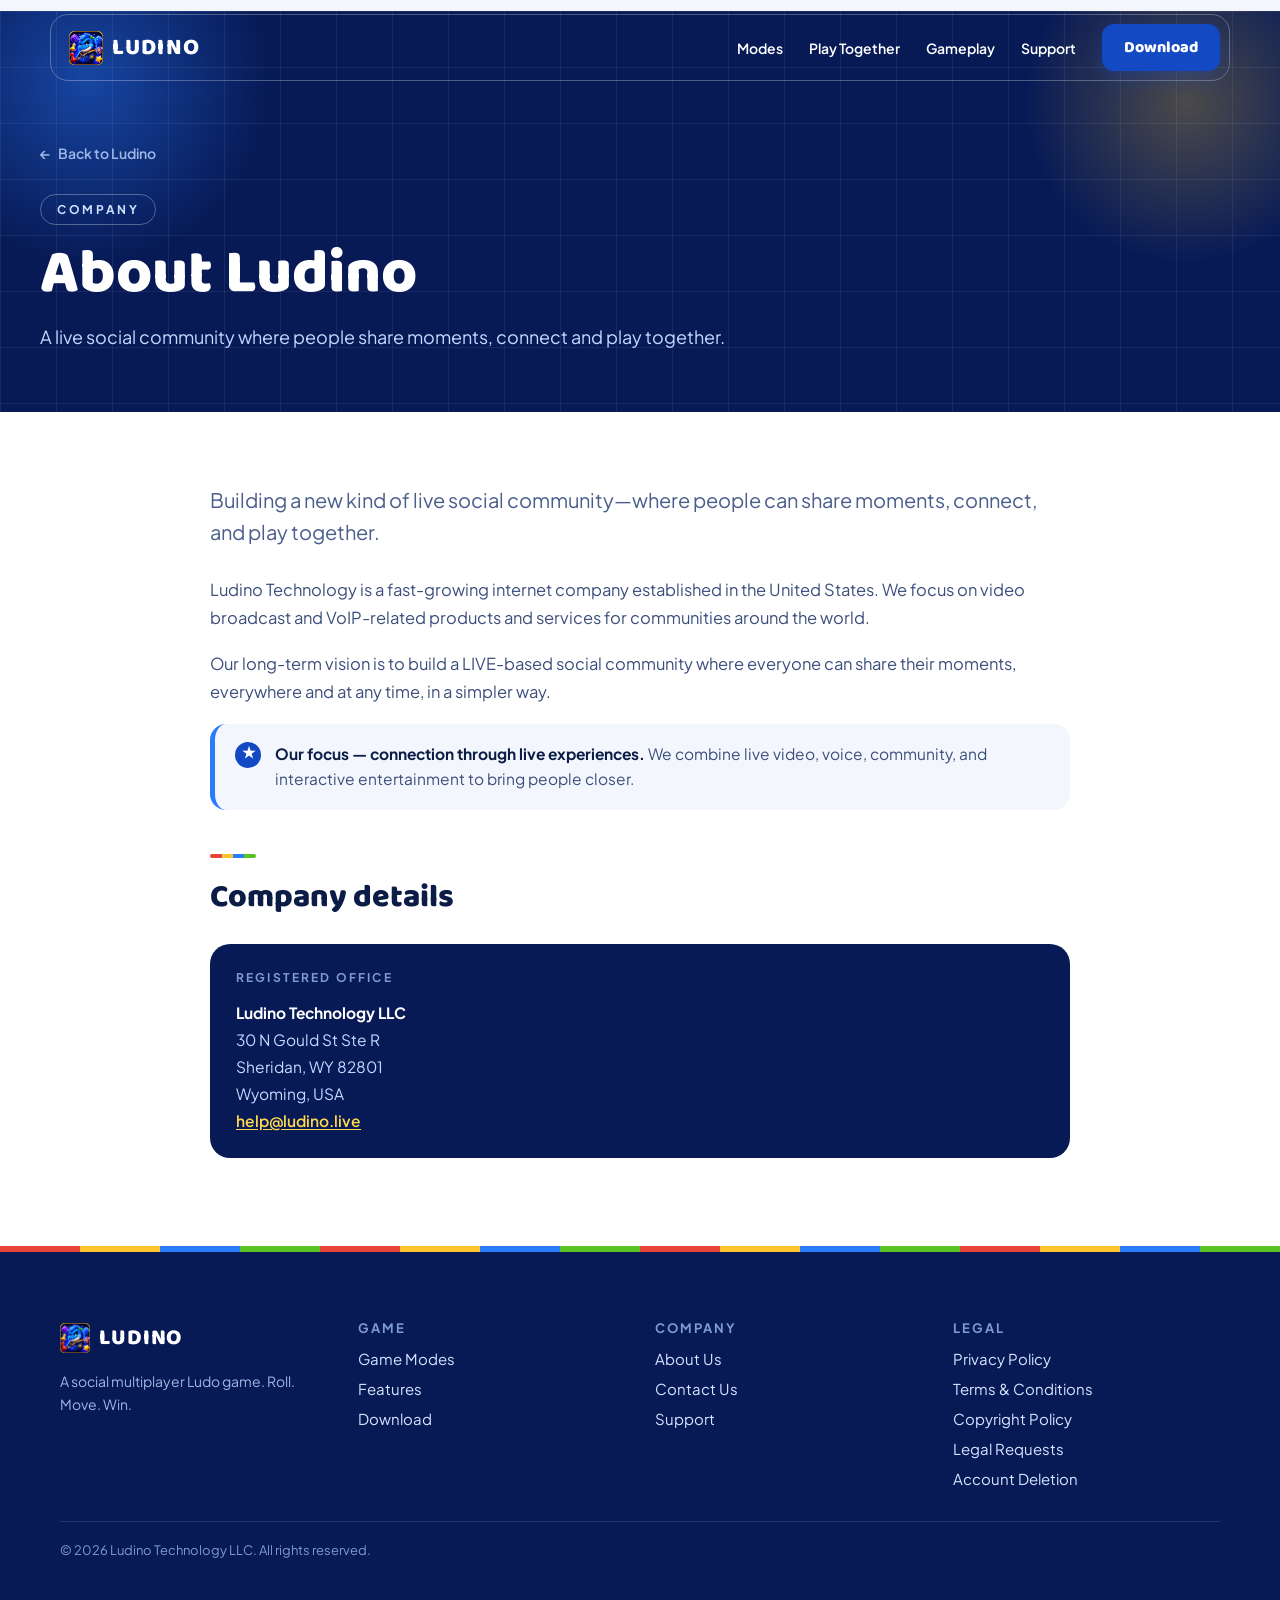
==== commit 3669f570: "Use the app icon for the logo and favicon Replaces the placeholder "L" mark with the Ludino app icon" ====
--- a/about.html
+++ b/about.html
@@ -18,7 +18,8 @@
 <meta name="twitter:card" content="summary_large_image" />
 <meta name="twitter:image" content="https://usamayousaf516.github.io/ludino-website/img/og-cover.png" />
 
-<link rel="icon" href="img/favicon.svg" type="image/svg+xml" />
+<link rel="icon" href="img/favicon-32.png" type="image/png" sizes="32x32" />
+<link rel="icon" href="img/favicon-16.png" type="image/png" sizes="16x16" />
 <link rel="apple-touch-icon" href="img/apple-touch-icon.png" />
 
 <link rel="preconnect" href="https://fonts.googleapis.com" />
@@ -37,7 +38,7 @@
   <header class="site-header">
     <div class="nav-shell">
       <a class="brand" href="index.html">
-        <span class="brand__mark" aria-hidden="true">L</span>LUDINO
+        <img class="brand__mark" src="img/brand-mark.png" alt="" width="136" height="136" />LUDINO
       </a>
 
       <button class="nav-toggle" type="button"
@@ -111,7 +112,7 @@
 
         <div>
           <div class="footer__brand">
-            <span class="brand__mark" aria-hidden="true">L</span>LUDINO
+            <img class="brand__mark" src="img/brand-mark.png" alt="" width="136" height="136" />LUDINO
           </div>
           <p class="footer__tagline">A social multiplayer Ludo game. Roll. Move. Win.</p>
         </div>
--- a/assets/css/styles.css
+++ b/assets/css/styles.css
@@ -241,16 +241,13 @@
 }
 .brand:hover { color: var(--nav-ink); }
 
+/* The app icon. Its corners are transparent, so it sits correctly on both the
+   navy header at the top of the page and the white one once scrolled. */
 .brand__mark {
-  width: 30px;
-  height: 30px;
-  border-radius: 9px;
-  background: linear-gradient(160deg, var(--yellow-light), var(--amber));
-  display: grid;
-  place-items: center;
-  color: #3A2000;
-  font-size: 17px;
-  box-shadow: inset 0 2px 0 rgba(255, 255, 255, .6);
+  width: 34px;
+  height: 34px;
+  display: block;
+  flex-shrink: 0;
 }
 
 .nav {
@@ -802,7 +799,7 @@
   color: #fff;
   letter-spacing: .04em;
 }
-.footer__brand .brand__mark { box-shadow: none; }
+.footer__brand .brand__mark { width: 30px; height: 30px; }
 .footer__tagline { margin: 14px 0 0; color: #9FB6E4; font-size: 14px; line-height: 1.6; max-width: 24em; }
 
 .footer__cols h3 {
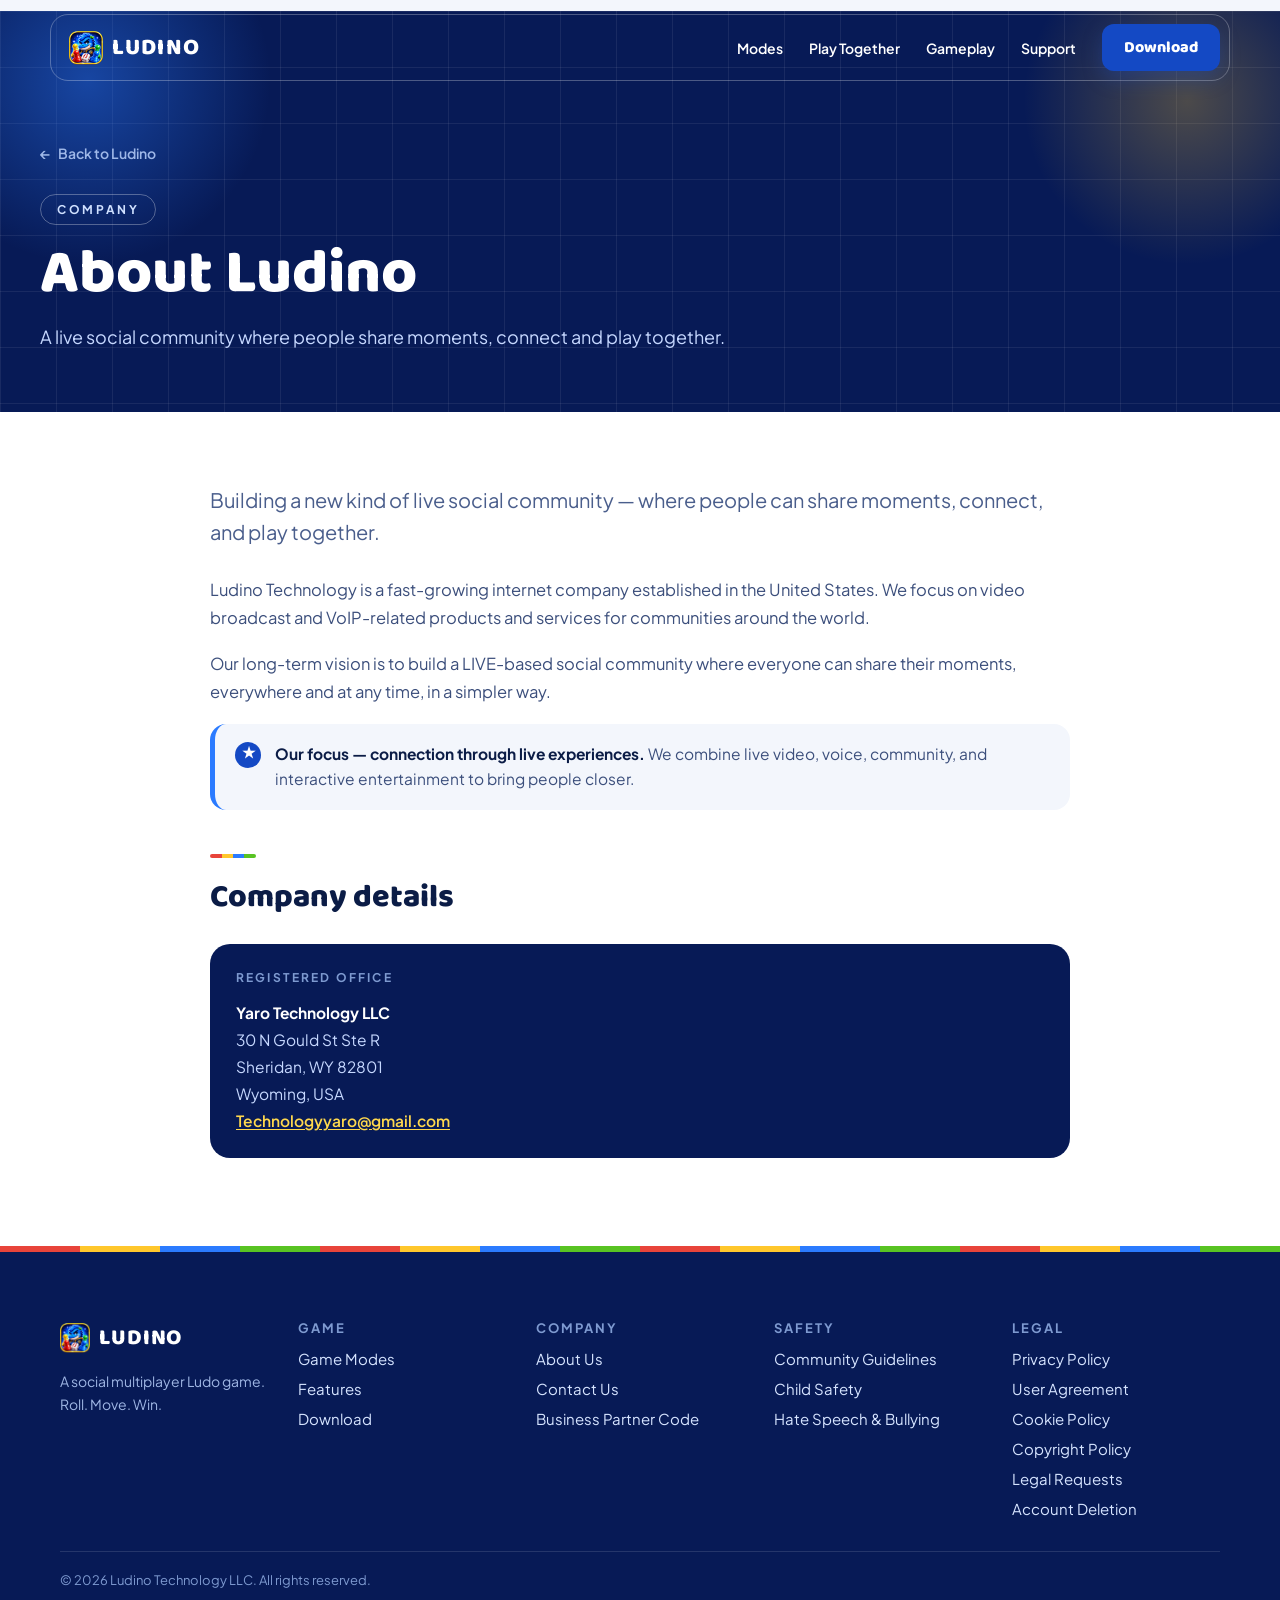
==== commit ad40c34d: "Add five policy pages and update three from new source documents New pages, transcribed from the sup" ====
--- a/about.html
+++ b/about.html
@@ -5,7 +5,7 @@
 <meta name="viewport" content="width=device-width, initial-scale=1" />
 
 <title>About Us | Ludino</title>
-<meta name="description" content="Ludino Technology LLC builds live social experiences that bring people together." />
+<meta name="description" content="Ludino builds live social experiences that bring people together." />
 <meta name="theme-color" content="#071A56" />
 <link rel="canonical" href="https://usamayousaf516.github.io/ludino-website/about.html" />
 
@@ -13,7 +13,7 @@
 <meta property="og:url" content="https://usamayousaf516.github.io/ludino-website/about.html" />
 <meta property="og:site_name" content="Ludino" />
 <meta property="og:title" content="About Us | Ludino" />
-<meta property="og:description" content="Ludino Technology LLC builds live social experiences that bring people together." />
+<meta property="og:description" content="Ludino builds live social experiences that bring people together." />
 <meta property="og:image" content="https://usamayousaf516.github.io/ludino-website/img/og-cover.png" />
 <meta name="twitter:card" content="summary_large_image" />
 <meta name="twitter:image" content="https://usamayousaf516.github.io/ludino-website/img/og-cover.png" />
@@ -77,7 +77,7 @@
     <section class="doc">
       <div class="doc__inner">
         <div class="doc__body">
-          <p class="lead">Building a new kind of live social community&mdash;where people can share moments, connect, and play together.</p>
+          <p class="lead">Building a new kind of live social community &mdash; where people can share moments, connect, and play together.</p>
 
           <p>Ludino Technology is a fast-growing internet company established in the United States. We focus on video broadcast and VoIP-related products and services for communities around the world.</p>
           <p>Our long-term vision is to build a LIVE-based social community where everyone can share their moments, everywhere and at any time, in a simpler way.</p>
@@ -91,11 +91,11 @@
           <div class="address-card">
             <p class="mini-label">Registered office</p>
             <address>
-              <strong>Ludino Technology LLC</strong><br />
+              <strong>Yaro Technology LLC</strong><br />
               30 N Gould St Ste R<br />
               Sheridan, WY 82801<br />
               Wyoming, USA<br />
-              <a href="mailto:help@ludino.live">help@ludino.live</a>
+              <a href="mailto:Technologyyaro@gmail.com">Technologyyaro@gmail.com</a>
             </address>
           </div>
         </div>
@@ -131,7 +131,16 @@
           <ul>
             <li><a href="about.html">About Us</a></li>
             <li><a href="contact.html">Contact Us</a></li>
-            <li><a href="contact.html">Support</a></li>
+            <li><a href="code-of-conduct.html">Business Partner Code</a></li>
+          </ul>
+        </div>
+
+        <div>
+          <h3>Safety</h3>
+          <ul>
+            <li><a href="community-guidelines.html">Community Guidelines</a></li>
+            <li><a href="child-safety.html">Child Safety</a></li>
+            <li><a href="anti-bullying.html">Hate Speech &amp; Bullying</a></li>
           </ul>
         </div>
 
@@ -139,7 +148,8 @@
           <h3>Legal</h3>
           <ul>
             <li><a href="privacy-policy.html">Privacy Policy</a></li>
-            <li><a href="terms.html">Terms &amp; Conditions</a></li>
+            <li><a href="terms.html">User Agreement</a></li>
+            <li><a href="cookie-policy.html">Cookie Policy</a></li>
             <li><a href="copyright.html">Copyright Policy</a></li>
             <li><a href="legal-requests.html">Legal Requests</a></li>
             <li><a href="account-deletion.html">Account Deletion</a></li>
--- a/assets/css/pages.css
+++ b/assets/css/pages.css
@@ -285,6 +285,31 @@
   background: var(--ink);
   border-color: var(--ink);
   color: #fff;
+}
+
+
+/* Table of contents for long policy pages */
+.toc {
+  margin: 0 0 34px;
+  padding: 22px 26px;
+  border-radius: 18px;
+  background: var(--bg);
+  border: 1px solid rgba(11, 28, 70, .08);
+}
+.doc__body .toc h2 {
+  margin: 0 0 14px;
+  font-family: var(--font-body);
+  font-weight: 700;
+  font-size: 13px;
+  letter-spacing: .16em;
+  text-transform: uppercase;
+  color: var(--text-muted);
+}
+.doc__body .toc h2::before { display: none; }
+.doc__body .toc ol { margin: 0; padding-left: 20px; columns: 2; column-gap: 32px; }
+.doc__body .toc li { margin-bottom: 8px; break-inside: avoid; }
+@media (max-width: 620px) {
+  .doc__body .toc ol { columns: 1; }
 }
 
 /* 7. Contact ============================================================= */
